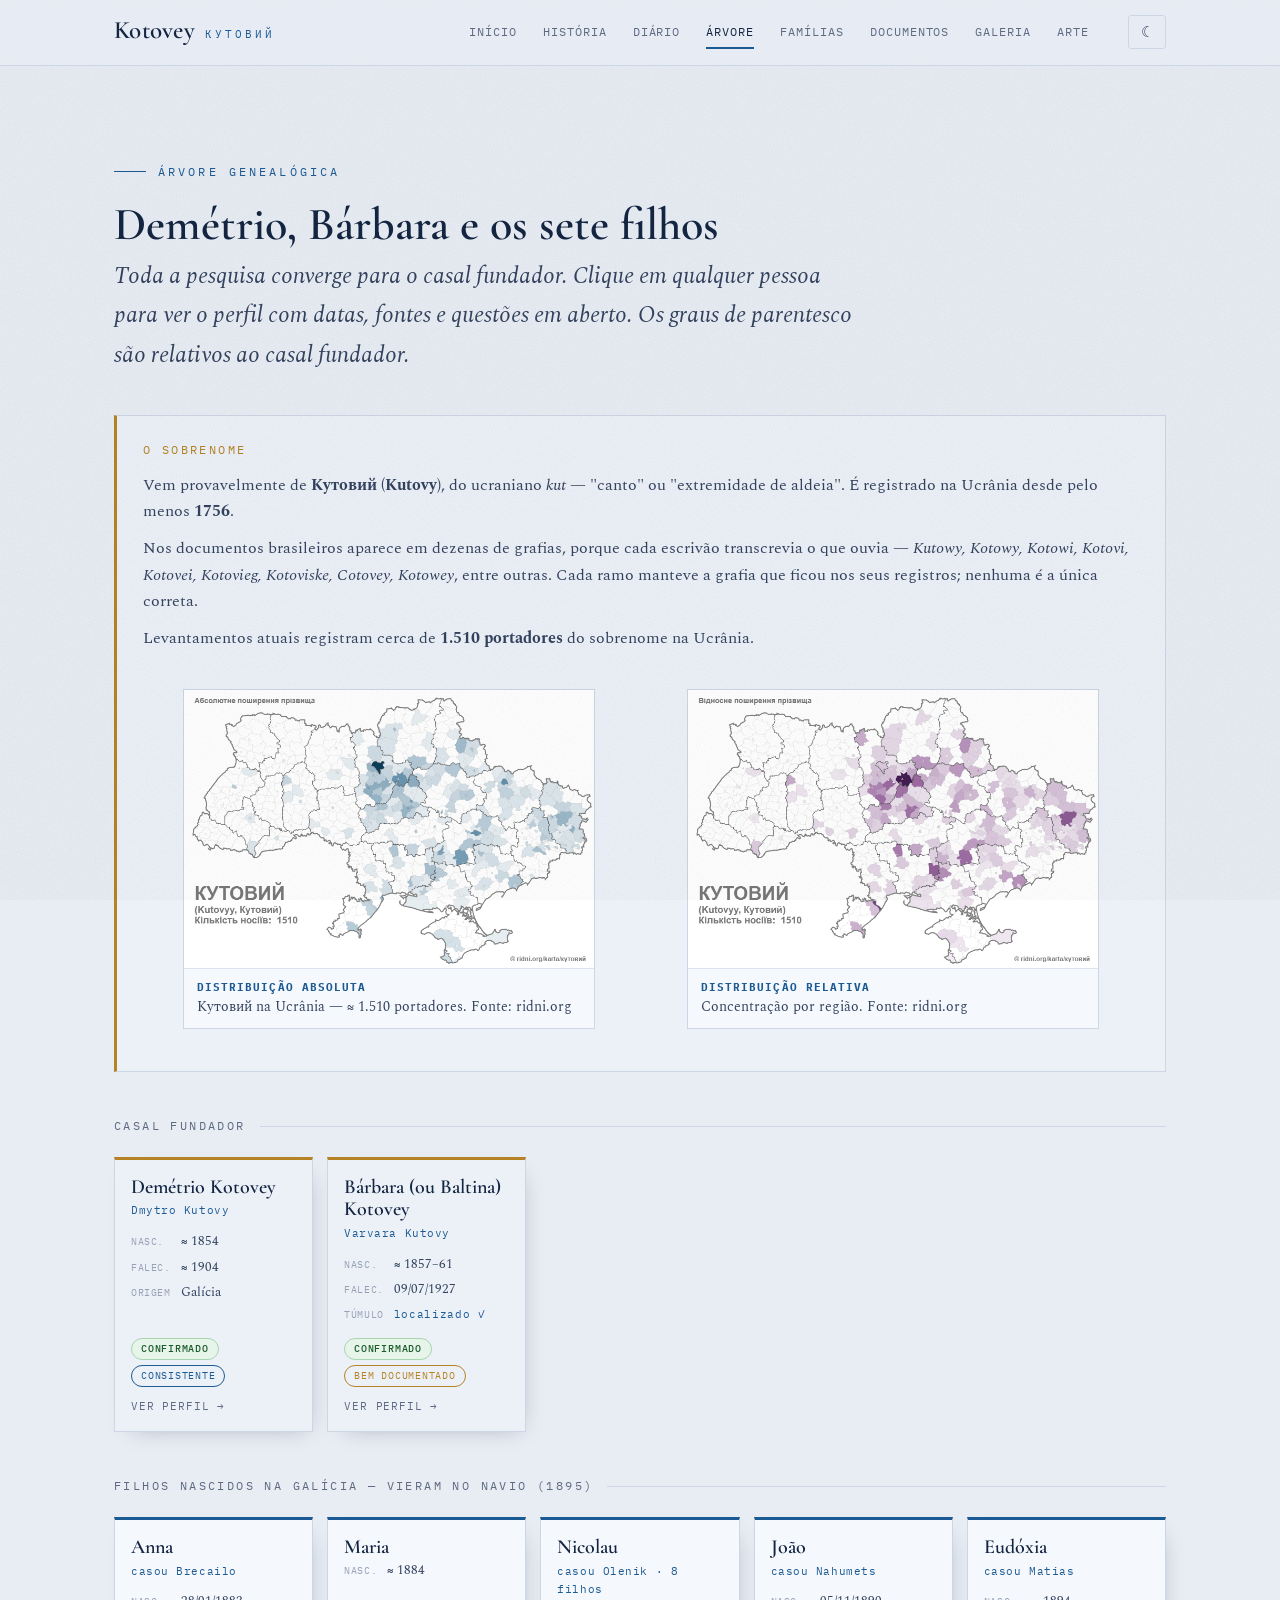
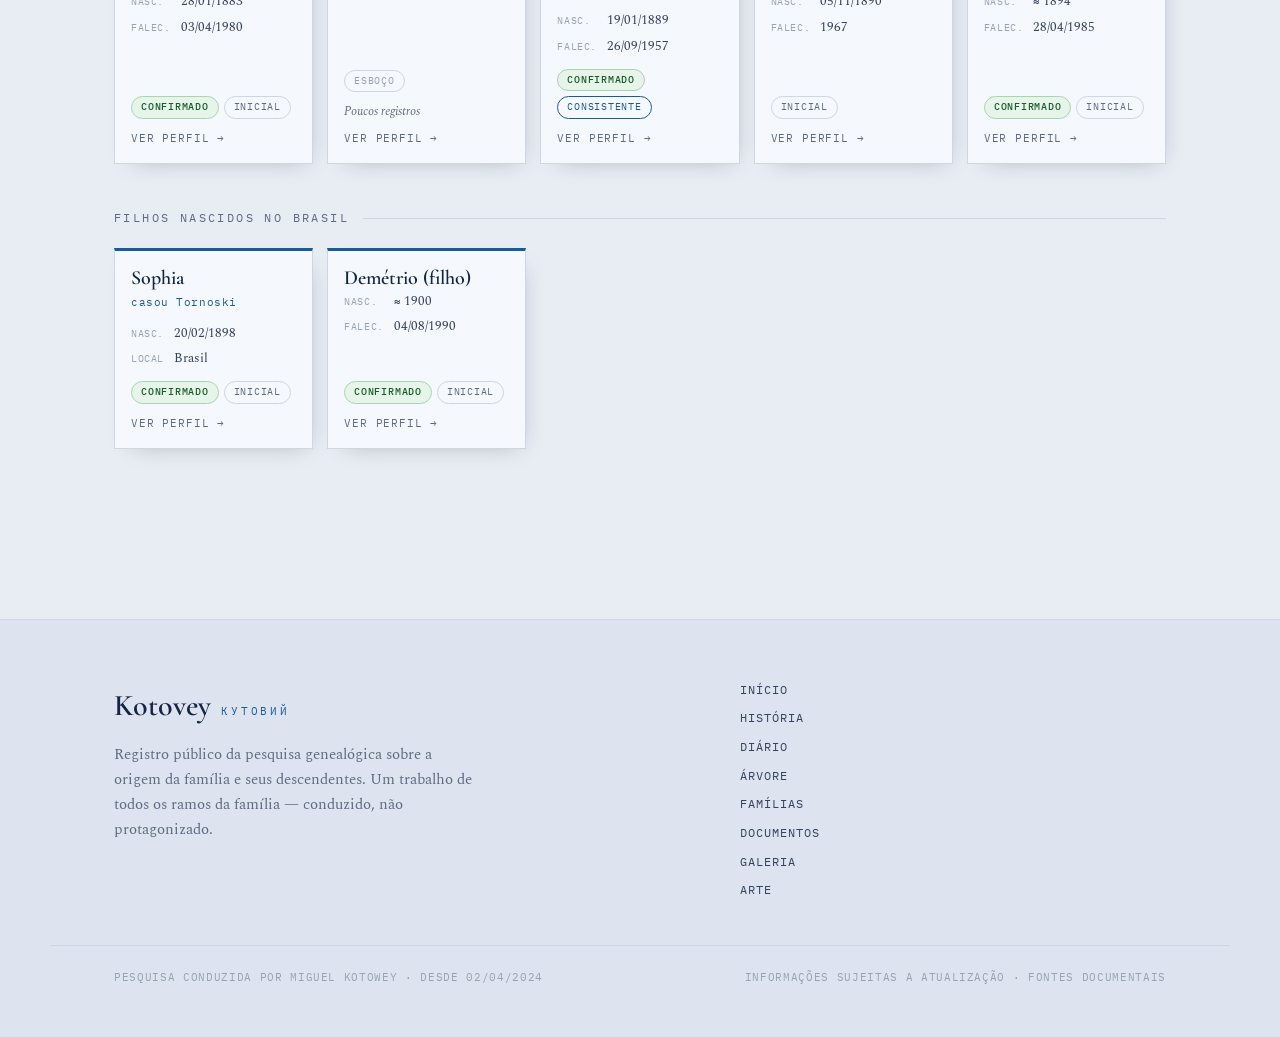
==== arvore.html @ de1dfde7 "Migra o site para o novo layout (Arquivo Kotovey) Substitui as páginas antigas pelo novo layout edit" ====
<!DOCTYPE html>
<html lang="pt-BR">
<head>
<meta charset="UTF-8">
<meta name="viewport" content="width=device-width, initial-scale=1.0">
<title>Árvore genealógica — Arquivo Kotovey</title>
<script>(function(){var s;try{s=localStorage.getItem('tema')}catch(e){}var d=matchMedia('(prefers-color-scheme: dark)').matches;document.documentElement.setAttribute('data-theme',s||(d?'dark':'light'));})();</script>
<link rel="preconnect" href="https://fonts.googleapis.com">
<link rel="preconnect" href="https://fonts.gstatic.com" crossorigin>
<link href="https://fonts.googleapis.com/css2?family=Cormorant+Garamond:wght@500;600;700&family=IBM+Plex+Mono:wght@400;500&family=Spectral:ital,wght@0,300;0,400;0,500;1,400&display=swap" rel="stylesheet">
<link rel="stylesheet" href="style.css">
</head>
<body data-page="arvore">

<main class="page">
  <div class="wrap">
    <p class="eyebrow">Árvore genealógica</p>
    <h1 class="secao-titulo">Demétrio, Bárbara e os sete filhos</h1>
    <p class="intro">Toda a pesquisa converge para o casal fundador. Clique em qualquer pessoa para ver o perfil com datas, fontes e questões em aberto. Os graus de parentesco são relativos ao casal fundador.</p>

    <div class="etimologia">
      <div class="etim-titulo">O sobrenome</div>
      <p>Vem provavelmente de <b>Кутовий (Kutovy)</b>, do ucraniano <em>kut</em> — "canto" ou "extremidade de aldeia". É registrado na Ucrânia desde pelo menos <b>1756</b>.</p>
      <p>Nos documentos brasileiros aparece em dezenas de grafias, porque cada escrivão transcrevia o que ouvia — <em>Kutowy, Kotowy, Kotowi, Kotovi, Kotovei, Kotovieg, Kotoviske, Cotovey, Kotowey</em>, entre outras. Cada ramo manteve a grafia que ficou nos seus registros; nenhuma é a única correta.</p>
      <p>Levantamentos atuais registram cerca de <b>1.510 portadores</b> do sobrenome na Ucrânia.</p>
      <div class="etim-mapas">
        <figure class="gitem"><img loading="lazy" src="imagens/mapas/incidencia_sobrenome_ucrania%20(1).png" alt="Distribuição absoluta do sobrenome Кутовий na Ucrânia"><figcaption><b>Distribuição absoluta</b>Кутовий na Ucrânia — ≈ 1.510 portadores. Fonte: ridni.org</figcaption></figure>
        <figure class="gitem"><img loading="lazy" src="imagens/mapas/incidencia_sobrenome_ucrania%20(2).png" alt="Distribuição relativa do sobrenome Кутовий na Ucrânia"><figcaption><b>Distribuição relativa</b>Concentração por região. Fonte: ridni.org</figcaption></figure>
      </div>
    </div>

    <div class="gen-label">Casal fundador</div>
    <div class="cards">
      <a class="pcard founder" href="perfil.html#demetrio"><div class="pnome">Demétrio Kotovey</div><div class="porig">Dmytro Kutovy</div>
        <dl><dt>Nasc.</dt><dd>≈ 1854</dd><dt>Falec.</dt><dd>≈ 1904</dd><dt>Origem</dt><dd>Galícia</dd></dl>
        <div class="cardfoot"><div class="rel">Ver perfil →</div></div></a>
      <a class="pcard founder" href="perfil.html#barbara"><div class="pnome">Bárbara (ou Baltina) Kotovey</div><div class="porig">Varvara Kutovy</div>
        <dl><dt>Nasc.</dt><dd>≈ 1857–61</dd><dt>Falec.</dt><dd>09/07/1927</dd><dt>Túmulo</dt><dd><span class="chip-ok">localizado ✓</span></dd></dl>
        <div class="cardfoot"><div class="rel">Ver perfil →</div></div></a>
    </div>

    <div class="gen-label">Filhos nascidos na Galícia — vieram no navio (1895)</div>
    <div class="cards">
      <a class="pcard" href="perfil.html#anna"><div class="pnome">Anna</div><div class="porig">casou Brecailo</div>
        <dl><dt>Nasc.</dt><dd>28/01/1883</dd><dt>Falec.</dt><dd>03/04/1980</dd></dl>
        <div class="cardfoot"><div class="rel">Ver perfil →</div></div></a>
      <a class="pcard" href="perfil.html#maria"><div class="pnome">Maria</div>
        <dl><dt>Nasc.</dt><dd>≈ 1884</dd></dl>
        <div class="cardfoot"><div class="obs">Poucos registros</div><div class="rel">Ver perfil →</div></div></a>
      <a class="pcard" href="perfil.html#nicolau"><div class="pnome">Nicolau</div><div class="porig">casou Olenik · 8 filhos</div>
        <dl><dt>Nasc.</dt><dd>19/01/1889</dd><dt>Falec.</dt><dd>26/09/1957</dd></dl>
        <div class="cardfoot"><div class="rel">Ver perfil →</div></div></a>
      <a class="pcard" href="perfil.html#joao"><div class="pnome">João</div><div class="porig">casou Nahumets</div>
        <dl><dt>Nasc.</dt><dd>05/11/1890</dd><dt>Falec.</dt><dd>1967</dd></dl>
        <div class="cardfoot"><div class="rel">Ver perfil →</div></div></a>
      <a class="pcard" href="perfil.html#eudoxia"><div class="pnome">Eudóxia</div><div class="porig">casou Matias</div>
        <dl><dt>Nasc.</dt><dd>≈ 1894</dd><dt>Falec.</dt><dd>28/04/1985</dd></dl>
        <div class="cardfoot"><div class="rel">Ver perfil →</div></div></a>
    </div>

    <div class="gen-label">Filhos nascidos no Brasil</div>
    <div class="cards">
      <a class="pcard" href="perfil.html#sophia"><div class="pnome">Sophia</div><div class="porig">casou Tornoski</div>
        <dl><dt>Nasc.</dt><dd>20/02/1898</dd><dt>Local</dt><dd>Brasil</dd></dl>
        <div class="cardfoot"><div class="rel">Ver perfil →</div></div></a>
      <a class="pcard" href="perfil.html#demetrio-filho"><div class="pnome">Demétrio (filho)</div>
        <dl><dt>Nasc.</dt><dd>≈ 1900</dd><dt>Falec.</dt><dd>04/08/1990</dd></dl>
        <div class="cardfoot"><div class="rel">Ver perfil →</div></div></a>
    </div>

  </div>
</main>

<script src="perfil-dados.js"></script>
<script src="app.js"></script>
</body>
</html>
---- style.css ----
/* ============================================================
   ARQUIVO KOTOWEY — sistema visual
   Direção: arquivo de herança / editorial documental
   Pergaminho + tinta, serifa com cirílico, acento rushnyk.
   ============================================================ */

:root {
  --bg:        #e8edf4;
  --bg-2:      #dde4ef;
  --paper:     #f5f8fc;
  --paper-2:   #ecf1f8;
  --ink:       #132542;   /* azul-marinho profundo */
  --ink-soft:  #33425e;
  --muted:     #5d6a82;
  --faint:     #97a2b6;
  --rule:      #cdd6e4;
  --rule-soft: #dde4ef;
  --accent:    #1c5a94;   /* azul-marítimo */
  --accent-2:  #b58324;   /* trigo / dourado */
  --accent-ink:#153f6b;
  --shadow:    18px 22px 50px -30px rgba(15,30,60,.4);
  --shadow-sm: 6px 8px 22px -14px rgba(15,30,60,.36);

  --serif:  "Spectral", Georgia, "Times New Roman", serif;
  --display:"Cormorant Garamond", Georgia, serif;
  --mono:   "IBM Plex Mono", Consolas, ui-monospace, "Courier New", monospace;

  --wrap: 1180px;
  --gutter: clamp(20px, 5vw, 64px);
}

[data-theme="dark"] {
  --bg:        #0b1524;
  --bg-2:      #0e1a2c;
  --paper:     #13233a;
  --paper-2:   #172942;
  --ink:       #e6ecf6;
  --ink-soft:  #c1cce0;
  --muted:     #8a96ad;
  --faint:     #5c6b84;
  --rule:      #26374f;
  --rule-soft: #1b2c42;
  --accent:    #5b9bd5;
  --accent-2:  #d8b45a;
  --accent-ink:#7db0e0;
  --shadow:    18px 22px 60px -28px rgba(0,0,0,.7);
  --shadow-sm: 6px 8px 22px -14px rgba(0,0,0,.55);
}

* { box-sizing: border-box; }

html { scroll-behavior: smooth; }

body {
  margin: 0;
  background: var(--bg);
  color: var(--ink);
  font-family: var(--serif);
  font-size: 18px;
  line-height: 1.72;
  -webkit-font-smoothing: antialiased;
  text-rendering: optimizeLegibility;
  overflow-x: hidden;
}

/* ---- grão de papel sobre tudo ---- */
.grao {
  position: fixed; inset: 0; z-index: 9;
  pointer-events: none; opacity: .5; mix-blend-mode: multiply;
  background-image: url("data:image/svg+xml,%3Csvg xmlns='http://www.w3.org/2000/svg' width='140' height='140'%3E%3Cfilter id='n'%3E%3CfeTurbulence type='fractalNoise' baseFrequency='.85' numOctaves='2' stitchTiles='stitch'/%3E%3C/filter%3E%3Crect width='100%25' height='100%25' filter='url(%23n)' opacity='.28'/%3E%3C/svg%3E");
}
[data-theme="dark"] .grao { mix-blend-mode: screen; opacity: .05; }

a { color: inherit; text-decoration-color: var(--rule); text-underline-offset: 3px; }
a:hover { text-decoration-color: var(--accent); }

img { max-width: 100%; display: block; }

::selection { background: var(--accent); color: #f7f1e6; }

/* ============================================================
   NAV
   ============================================================ */
.nav {
  position: sticky; top: 0; z-index: 50;
  background: color-mix(in srgb, var(--bg) 82%, transparent);
  backdrop-filter: blur(10px) saturate(1.2);
  border-bottom: 1px solid var(--rule);
}
.nav-in {
  max-width: var(--wrap); margin: 0 auto;
  padding: 14px var(--gutter);
  display: flex; align-items: center; gap: 28px;
}
.marca { display: flex; align-items: baseline; gap: 10px; text-decoration: none; margin-right: auto; }
.marca b {
  font-family: var(--display); font-weight: 600;
  font-size: 25px; letter-spacing: .01em; line-height: 1;
}
.marca .cir {
  font-family: var(--mono); font-size: 11px; letter-spacing: .28em;
  color: var(--accent); text-transform: uppercase; padding-bottom: 2px;
}
.nav-links { display: flex; gap: 4px; align-items: center; }
.nav-links a {
  font-family: var(--mono); font-size: 12px; letter-spacing: .08em;
  text-transform: uppercase; text-decoration: none; color: var(--muted);
  padding: 8px 11px; border-radius: 2px; position: relative; transition: color .2s;
}
.nav-links a:hover { color: var(--ink); }
.nav-links a.on { color: var(--ink); }
.nav-links a.on::after {
  content: ""; position: absolute; left: 11px; right: 11px; bottom: 2px;
  height: 2px; background: var(--accent);
}
.nav-tools { display: flex; gap: 6px; align-items: center; }
.icon-btn {
  background: transparent; border: 1px solid var(--rule); color: var(--ink-soft);
  width: 38px; height: 34px; border-radius: 3px; cursor: pointer;
  font-size: 15px; display: grid; place-items: center; transition: all .2s;
}
.icon-btn:hover { border-color: var(--accent); color: var(--accent); }
.burger { display: none; }

.nav-mobile {
  display: none; flex-direction: column; padding: 8px var(--gutter) 18px;
  border-bottom: 1px solid var(--rule); background: var(--bg);
}
.nav-mobile.open { display: flex; }
.nav-mobile a {
  font-family: var(--mono); font-size: 13px; letter-spacing: .06em;
  text-transform: uppercase; text-decoration: none; color: var(--ink-soft);
  padding: 12px 4px; border-bottom: 1px solid var(--rule-soft);
}
.nav-mobile a:last-child { border-bottom: 0; }

@media (max-width: 900px) {
  .nav-links { display: none; }
  .burger { display: grid; }
}

/* ============================================================
   ESTRUTURAS GERAIS
   ============================================================ */
.wrap { max-width: var(--wrap); margin: 0 auto; padding: 0 var(--gutter); }
.page { padding: clamp(48px, 8vw, 96px) 0 110px; position: relative; z-index: 1; }

.eyebrow {
  font-family: var(--mono); font-size: 12px; letter-spacing: .26em;
  text-transform: uppercase; color: var(--accent); margin: 0 0 18px;
  display: flex; align-items: center; gap: 12px;
}
.eyebrow::before { content: ""; width: 32px; height: 1px; background: var(--accent); }

h1, h2, h3 { font-family: var(--display); font-weight: 600; line-height: 1.02; }
.secao-titulo {
  font-family: var(--display); font-weight: 600;
  font-size: clamp(30px, 4vw, 46px); line-height: 1.05; margin: 0 0 8px;
}
.intro {
  font-size: clamp(19px, 2.3vw, 23px); color: var(--ink-soft);
  max-width: 62ch; margin: 0 0 40px; font-style: italic;
}

.rule { height: 1px; background: var(--rule); border: 0; margin: 0; }

section.bloco { padding: clamp(56px, 8vw, 96px) 0; border-top: 1px solid var(--rule); }
section.bloco:first-of-type { border-top: 0; }

/* ============================================================
   HERO (Início)
   ============================================================ */
.hero { position: relative; padding: clamp(60px, 11vw, 150px) 0 clamp(50px, 8vw, 96px); overflow: hidden; }
.hero-ghost {
  position: absolute; right: -2vw; top: 50%; transform: translateY(-50%);
  font-family: var(--display); font-weight: 600; font-size: 44vw; line-height: .8;
  color: var(--ink); opacity: .05; pointer-events: none; z-index: 0; user-select: none;
}
.hero-in { position: relative; z-index: 1; }
.hero h1 {
  font-size: clamp(52px, 10vw, 132px); letter-spacing: -.015em; margin: 0;
}
.hero h1 .cir { display: block; font-size: .34em; letter-spacing: .12em; color: var(--accent); font-weight: 600; margin-top: .3em; }
.hero-sub {
  margin: 34px 0 0; max-width: 54ch; font-size: clamp(18px, 2.4vw, 22px);
  color: var(--ink-soft); line-height: 1.7;
}
.hero-meta {
  margin-top: 44px; display: flex; flex-wrap: wrap; gap: 12px 40px;
  font-family: var(--mono); font-size: 12px; letter-spacing: .12em;
  text-transform: uppercase; color: var(--muted);
}
.hero-meta b { color: var(--accent); font-weight: 500; }

/* botões */
.btn-row { display: flex; flex-wrap: wrap; gap: 14px; margin-top: 40px; }
.btn {
  font-family: var(--mono); font-size: 12px; letter-spacing: .12em;
  text-transform: uppercase; text-decoration: none;
  padding: 14px 24px; border: 1px solid var(--ink); color: var(--ink);
  border-radius: 3px; transition: all .2s; display: inline-flex; align-items: center; gap: 10px;
}
.btn:hover { background: var(--ink); color: var(--bg); }
.btn.primary { background: var(--accent); border-color: var(--accent); color: #f7f1e6; }
.btn.primary:hover { background: var(--accent-ink); border-color: var(--accent-ink); }

/* ============================================================
   CARDS DE NAVEGAÇÃO (Início)
   ============================================================ */
.nav-grid { display: grid; grid-template-columns: repeat(auto-fit, minmax(175px, 1fr)); gap: 1px; background: var(--rule); border: 1px solid var(--rule); }
.nav-card {
  background: var(--paper); padding: 18px 18px 15px; text-decoration: none; color: inherit;
  display: flex; flex-direction: column; min-height: 108px; position: relative; transition: background .25s;
}
.nav-card:hover { background: var(--paper-2); }
.nav-card .idx { font-family: var(--mono); font-size: 11px; color: var(--accent); letter-spacing: .1em; }
.nav-card h3 { font-size: 19px; margin: 7px 0 4px; }
.nav-card p { margin: 0; color: var(--muted); font-size: 12.5px; line-height: 1.45; }
.nav-card .go { margin-top: auto; padding-top: 11px; font-family: var(--mono); font-size: 10.5px; letter-spacing: .1em; text-transform: uppercase; color: var(--ink-soft); transition: transform .2s; }
.nav-card:hover .go { transform: translateX(6px); color: var(--accent); }

/* ============================================================
   TIMELINE (História)
   ============================================================ */
.timeline { position: relative; margin-top: 20px; padding-left: 4px; }
.tl-item {
  position: relative; padding: 0 0 26px 30px; border-left: 1px solid var(--rule);
}
.tl-item:last-child { border-left-color: transparent; padding-bottom: 0; }
.tl-item::before {
  content: ""; position: absolute; left: -5px; top: 5px; width: 9px; height: 9px;
  border-radius: 50%; background: var(--bg); border: 2px solid var(--accent);
}
.tl-item.doc::before  { background: var(--accent); }
.tl-date {
  font-family: var(--mono); font-size: 10.5px; letter-spacing: .14em; text-transform: uppercase;
  color: var(--accent); margin-bottom: 5px;
}
.tl-item h3 { font-size: 19px; margin: 0 0 6px; }
.tl-item p { margin: 0 0 8px; color: var(--ink-soft); max-width: 66ch; font-size: 14.5px; line-height: 1.6; }
.tag {
  display: inline-block; font-family: var(--mono); font-size: 9.5px; letter-spacing: .12em;
  text-transform: uppercase; padding: 3px 8px; border: 1px solid var(--rule); border-radius: 2px;
  color: var(--muted); margin-right: 5px;
}
.tag.doc { border-color: var(--accent); color: var(--accent); }
.tag.hip { border-style: dashed; color: var(--accent-2); border-color: var(--accent-2); }

/* ============================================================
   PESSOAS / ÁRVORE / PERFIL
   ============================================================ */
.gen-label {
  font-family: var(--mono); font-size: 12px; letter-spacing: .2em; text-transform: uppercase;
  color: var(--muted); margin: 44px 0 20px; display: flex; align-items: center; gap: 14px;
}
.gen-label::after { content: ""; flex: 1; height: 1px; background: var(--rule); }

.cards { display: grid; grid-template-columns: repeat(auto-fill, minmax(190px, 1fr)); gap: 14px; }
.pcard {
  background: var(--paper); border: 1px solid var(--rule); border-top: 3px solid var(--accent);
  padding: 16px 16px; text-decoration: none; color: inherit; display: flex; flex-direction: column;
  box-shadow: var(--shadow-sm); transition: transform .2s, box-shadow .2s; position: relative;
}
.pcard:hover { transform: translateY(-4px); box-shadow: var(--shadow); }
.pcard.founder { border-top-color: var(--accent-2); background: var(--paper-2); }
.pcard .pnome { font-family: var(--display); font-size: 20px; font-weight: 600; line-height: 1.12; }
.pcard .porig { font-family: var(--mono); font-size: 11px; color: var(--accent); letter-spacing: .05em; margin: 3px 0 10px; }
.pcard dl { margin: 0; display: grid; grid-template-columns: auto 1fr; gap: 3px 10px; font-size: 13px; }
.pcard dt { color: var(--faint); font-family: var(--mono); font-size: 10px; letter-spacing: .06em; text-transform: uppercase; padding-top: 3px; }
.pcard dd { margin: 0; color: var(--ink-soft); }
.pcard .obs { font-size: 12px; color: var(--muted); font-style: italic; margin-bottom: 6px; }
.pcard .cardfoot { margin-top: auto; padding-top: 12px; }
.pcard .rel { font-family: var(--mono); font-size: 10.5px; letter-spacing: .08em; text-transform: uppercase; color: var(--muted); }
.chip-ok { color: var(--accent); font-family: var(--mono); font-size: 11px; letter-spacing: .06em; }

/* ---- badges de evidência (mesma linguagem do site antigo) ---- */
.badge-confirmado, .badge-especulacao {
  display: inline-block; font-family: var(--mono); font-size: 9.5px; font-weight: 500;
  letter-spacing: .08em; text-transform: uppercase; padding: 2px 9px; border-radius: 20px;
  vertical-align: middle; white-space: nowrap;
}
.badge-confirmado { background: #e6f4ea; color: #1a5c2a; border: 1px solid #a8d5b0; }
.badge-especulacao { background: #fff8e6; color: #7a4800; border: 1px solid #f0c060; }
[data-theme="dark"] .badge-confirmado { background: #163f22; color: #a8ffb8; border-color: #2a7a3a; }
[data-theme="dark"] .badge-especulacao { background: #4a3115; color: #ffd9a0; border-color: #8a6030; }

/* ---- selo de qualidade do registro ---- */
.qbadge {
  display: inline-block; font-family: var(--mono); font-size: 9.5px; letter-spacing: .08em;
  text-transform: uppercase; padding: 2px 9px; border-radius: 20px; border: 1px solid; white-space: nowrap;
}
.qbadge.q1 { color: var(--faint); border-color: var(--rule); }
.qbadge.q2 { color: var(--muted); border-color: var(--rule); }
.qbadge.q3 { color: var(--accent); border-color: var(--accent); }
.qbadge.q4 { color: var(--accent-2); border-color: var(--accent-2); }
.qline { display: flex; flex-wrap: wrap; gap: 5px; margin-bottom: 10px; }

.qpanel { margin: 28px 0; padding: 20px 22px; background: var(--paper); border: 1px solid var(--rule); }
.qhead { display: flex; flex-wrap: wrap; align-items: center; gap: 10px; margin-bottom: 12px; }
.qbar { height: 6px; background: var(--rule-soft); border-radius: 20px; overflow: hidden; }
.qbar i { display: block; height: 100%; background: linear-gradient(90deg, var(--accent), var(--accent-2)); }
.qbreak { margin-top: 10px; font-family: var(--mono); font-size: 11px; letter-spacing: .04em; color: var(--muted); }

/* ---- caixa de etimologia (topo da árvore) ---- */
.etimologia { margin: 8px 0 30px; padding: 24px 26px; background: var(--paper-2); border: 1px solid var(--rule); border-left: 3px solid var(--accent-2); }
.etim-titulo { font-family: var(--mono); font-size: 12px; letter-spacing: .2em; text-transform: uppercase; color: var(--accent-2); margin-bottom: 12px; }
.etimologia p { margin: 0 0 10px; color: var(--ink-soft); font-size: 15.5px; }
.etimologia p:last-child { margin-bottom: 0; }
.etim-mapas { display: grid; grid-template-columns: 1fr 1fr; gap: 12px; margin-top: 18px; }
.etim-mapas .gitem { cursor: zoom-in; }
.etim-mapas .gitem img { aspect-ratio: auto; object-fit: contain; background: #fff; }
@media (max-width: 560px) { .etim-mapas { grid-template-columns: 1fr; } }

.linha-box {
  margin-top: 30px; padding: 30px; background: var(--paper); border: 1px solid var(--rule);
  font-family: var(--display); font-size: clamp(20px, 3vw, 30px); line-height: 1.5;
}
.linha-box b { color: var(--accent); }
.linha-box .arrow { color: var(--faint); margin: 0 6px; }

/* perfil individual */
.perfil-head { display: grid; gap: 6px; margin-bottom: 30px; }
.perfil-head h1 { font-size: clamp(40px, 7vw, 74px); margin: 0; }
.perfil-orig { font-family: var(--mono); color: var(--accent); letter-spacing: .1em; font-size: 14px; }
.perfil-grid { display: grid; grid-template-columns: 1fr 1fr; gap: 14px 40px; margin: 30px 0; }
.perfil-grid .row { border-top: 1px solid var(--rule); padding-top: 12px; }
.perfil-grid .k { font-family: var(--mono); font-size: 11px; letter-spacing: .12em; text-transform: uppercase; color: var(--faint); }
.perfil-grid .v { font-size: 19px; }
.perfil-note { background: var(--paper); border-left: 3px solid var(--accent); padding: 20px 24px; margin: 24px 0; color: var(--ink-soft); }

/* ============================================================
   DOCUMENTOS
   ============================================================ */
.fonte-group { margin-top: 54px; }
.fonte-group:first-of-type { margin-top: 24px; }
.dcards { display: grid; grid-template-columns: repeat(auto-fill, minmax(300px, 1fr)); gap: 16px; margin-top: 20px; }
.dcard {
  background: var(--paper); border: 1px solid var(--rule); padding: 26px 24px;
  display: flex; flex-direction: column; box-shadow: var(--shadow-sm);
}
.dcard .fonte { font-family: var(--mono); font-size: 11px; letter-spacing: .1em; text-transform: uppercase; color: var(--accent); margin-bottom: 12px; display: flex; align-items: center; gap: 8px; }
.dcard .fonte::before { content: "▣"; }
.dcard h3 { font-size: 23px; margin: 0 0 10px; }
.dcard p { margin: 0 0 20px; color: var(--muted); font-size: 15px; line-height: 1.6; }
.dcard .links { margin-top: auto; display: flex; flex-wrap: wrap; gap: 8px; }
.doclink {
  font-family: var(--mono); font-size: 11px; letter-spacing: .08em; text-transform: uppercase;
  text-decoration: none; padding: 8px 14px; border: 1px solid var(--rule); border-radius: 2px;
  color: var(--ink-soft); transition: all .2s;
}
.doclink:hover { border-color: var(--accent); color: var(--accent); }
.doclink.pdf::before { content: "↧ "; }

/* ============================================================
   GALERIA
   ============================================================ */
.galeria {
  display: grid; grid-template-columns: repeat(auto-fill, minmax(230px, 1fr));
  gap: 14px; margin-top: 20px; align-items: start;
}
.gitem {
  cursor: zoom-in; overflow: hidden; border: 1px solid var(--rule); background: var(--paper);
  display: flex; flex-direction: column;
}
.gitem img {
  width: 100%; aspect-ratio: 4 / 3; object-fit: cover; display: block;
  background: var(--paper-2); transition: transform .5s ease;
}
.gitem:hover img { transform: scale(1.04); }
.gitem figcaption {
  padding: 11px 13px; font-size: 13.5px; color: var(--ink-soft); line-height: 1.42;
  border-top: 1px solid var(--rule-soft);
}
.gitem figcaption:empty { display: none; }
.gitem figcaption b { font-family: var(--mono); font-size: 10.5px; letter-spacing: .1em; text-transform: uppercase; color: var(--accent); display: block; margin-bottom: 3px; }

/* lightbox */
.lb { position: fixed; inset: 0; z-index: 100; background: rgba(7,14,26,.95); display: none; place-items: center; padding: 5vh 5vw; cursor: zoom-out; }
.lb.open { display: grid; }
.lb img { max-width: 92vw; max-height: 82vh; box-shadow: 0 40px 120px -30px #000; }
.lb .cap { position: absolute; bottom: 4vh; left: 0; right: 0; text-align: center; color: #e9dfcd; font-family: var(--mono); font-size: 12px; letter-spacing: .08em; }
.lb .x { position: absolute; top: 3vh; right: 4vw; color: #e9dfcd; font-size: 30px; font-family: var(--serif); }

/* placeholder (arte em breve) */
.soon { display: grid; grid-template-columns: repeat(auto-fill, minmax(220px, 1fr)); gap: 16px; margin-top: 24px; }
.soon .slot {
  aspect-ratio: 3/4; border: 1px dashed var(--rule); background:
    repeating-linear-gradient(45deg, transparent, transparent 12px, var(--rule-soft) 12px, var(--rule-soft) 13px);
  display: grid; place-items: center; text-align: center; padding: 20px;
}
.soon .slot span { font-family: var(--mono); font-size: 11px; letter-spacing: .12em; text-transform: uppercase; color: var(--faint); }

/* ============================================================
   FAMÍLIAS
   ============================================================ */
.fam-grid { display: grid; grid-template-columns: repeat(auto-fill, minmax(240px, 1fr)); gap: 16px; margin-top: 20px; }
.fam {
  background: var(--paper); border: 1px solid var(--rule); padding: 26px 24px; text-decoration: none; color: inherit;
  transition: transform .2s, border-color .2s; box-shadow: var(--shadow-sm);
}
.fam:hover { transform: translateY(-3px); border-color: var(--accent); }
.fam .fnome { font-family: var(--display); font-size: 30px; font-weight: 600; }
.fam .forig { font-family: var(--mono); font-size: 11.5px; color: var(--accent); letter-spacing: .08em; margin: 4px 0 12px; }
.fam p { margin: 0; color: var(--muted); font-size: 14.5px; }
.fam .status { margin-top: 16px; font-family: var(--mono); font-size: 10.5px; letter-spacing: .1em; text-transform: uppercase; color: var(--faint); }
.fam.main { border-top: 3px solid var(--accent); }

/* ============================================================
   DIÁRIO
   ============================================================ */
.entradas { max-width: 720px; }
.entrada { padding: 40px 0; border-top: 1px solid var(--rule); }
.entrada .data { font-family: var(--mono); font-size: 12px; letter-spacing: .14em; text-transform: uppercase; color: var(--accent); }
.entrada h2 { font-size: clamp(28px, 4vw, 40px); margin: 12px 0 18px; }
.entrada p { color: var(--ink-soft); margin: 0 0 16px; }
.entrada .marca-hip { border-bottom: 1px dashed var(--accent-2); color: var(--accent-2); }

/* caixas de nota */
.nota { background: var(--paper); border: 1px solid var(--rule); border-left: 3px solid var(--accent-2); padding: 22px 26px; margin: 30px 0; color: var(--ink-soft); font-size: 16px; }
.nota b { color: var(--ink); }

/* ============================================================
   FOOTER
   ============================================================ */
footer {
  border-top: 1px solid var(--rule); background: var(--bg-2); position: relative; z-index: 1;
  padding: 60px 0 50px; margin-top: 60px;
}
.foot-in { max-width: var(--wrap); margin: 0 auto; padding: 0 var(--gutter); display: grid; gap: 30px; grid-template-columns: 1.4fr 1fr; }
.foot-in .col-brand b { font-family: var(--display); font-size: 30px; font-weight: 600; }
.foot-in .cir { font-family: var(--mono); font-size: 11px; letter-spacing: .26em; color: var(--accent); text-transform: uppercase; }
.foot-in p { color: var(--muted); font-size: 14.5px; max-width: 46ch; margin: 12px 0 0; }
.foot-links { display: flex; flex-direction: column; gap: 8px; }
.foot-links a { font-family: var(--mono); font-size: 12px; letter-spacing: .08em; text-transform: uppercase; color: var(--ink-soft); text-decoration: none; }
.foot-links a:hover { color: var(--accent); }
.colofon { max-width: var(--wrap); margin: 44px auto 0; padding: 22px var(--gutter) 0; border-top: 1px solid var(--rule); font-family: var(--mono); font-size: 11px; letter-spacing: .06em; color: var(--faint); text-transform: uppercase; display: flex; flex-wrap: wrap; gap: 8px 24px; justify-content: space-between; }

@media (max-width: 700px) {
  .foot-in { grid-template-columns: 1fr; }
  .perfil-grid { grid-template-columns: 1fr; }
  .galeria { columns: 1; }
}

/* reveal on load */
.reveal { opacity: 0; transform: translateY(18px); animation: rise .8s cubic-bezier(.2,.7,.2,1) forwards; }
@keyframes rise { to { opacity: 1; transform: none; } }
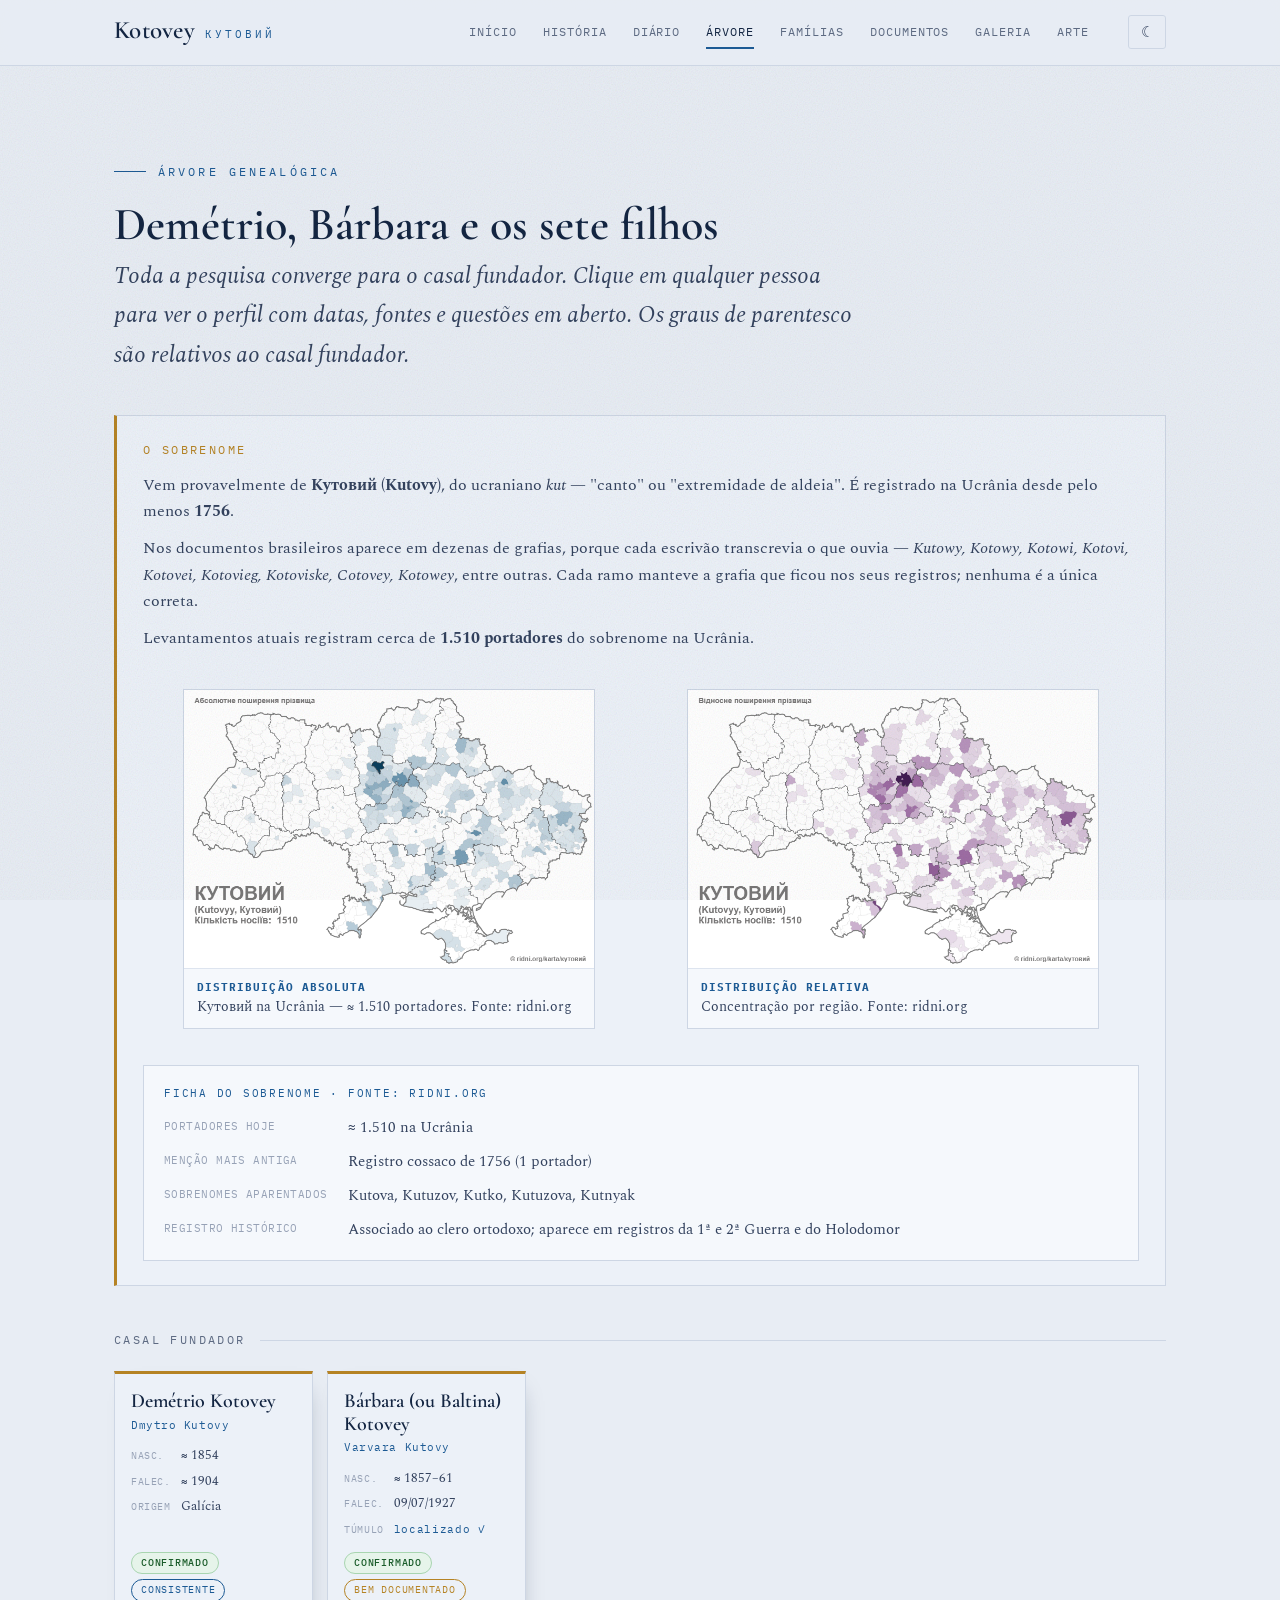
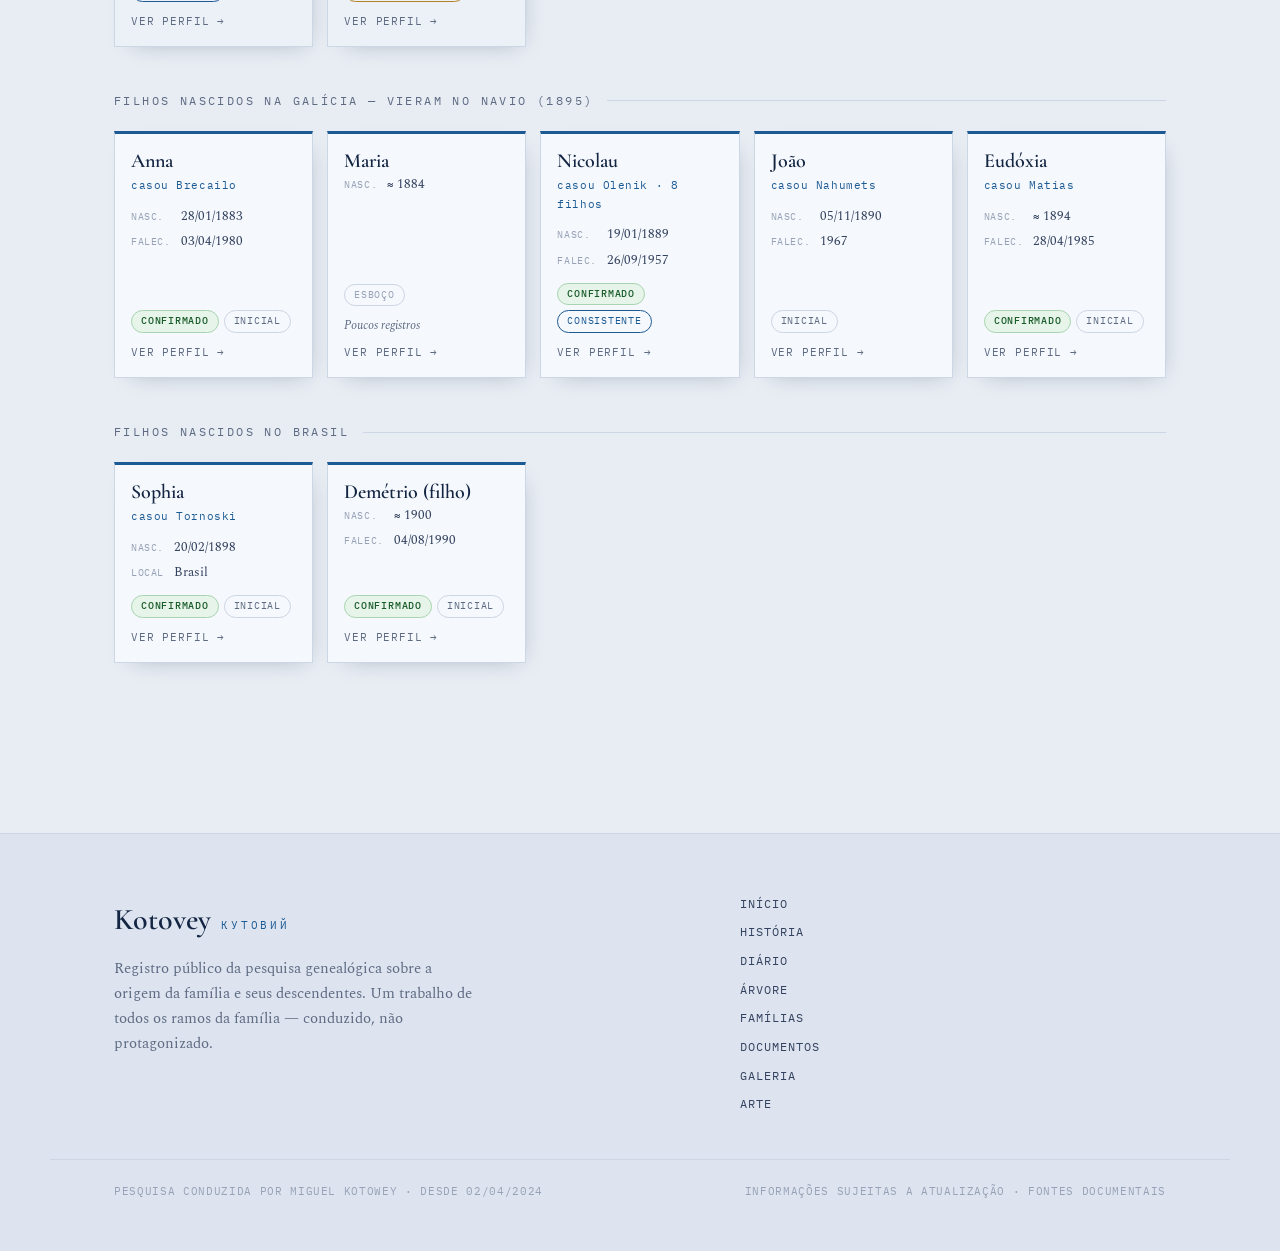
==== commit 8654637f: "Adiciona ficha do sobrenome (ridni.org) e recorte de jornal do cemitério - Árvore: ficha do sobrenom" ====
--- a/arvore.html
+++ b/arvore.html
@@ -26,6 +26,15 @@
       <div class="etim-mapas">
         <figure class="gitem"><img loading="lazy" src="imagens/mapas/incidencia_sobrenome_ucrania%20(1).png" alt="Distribuição absoluta do sobrenome Кутовий na Ucrânia"><figcaption><b>Distribuição absoluta</b>Кутовий na Ucrânia — ≈ 1.510 portadores. Fonte: ridni.org</figcaption></figure>
         <figure class="gitem"><img loading="lazy" src="imagens/mapas/incidencia_sobrenome_ucrania%20(2).png" alt="Distribuição relativa do sobrenome Кутовий na Ucrânia"><figcaption><b>Distribuição relativa</b>Concentração por região. Fonte: ridni.org</figcaption></figure>
+      </div>
+      <div class="ficha">
+        <div class="ficha-titulo">Ficha do sobrenome · fonte: ridni.org</div>
+        <dl>
+          <dt>Portadores hoje</dt><dd>≈ 1.510 na Ucrânia</dd>
+          <dt>Menção mais antiga</dt><dd>Registro cossaco de 1756 (1 portador)</dd>
+          <dt>Sobrenomes aparentados</dt><dd>Kutova, Kutuzov, Kutko, Kutuzova, Kutnyak</dd>
+          <dt>Registro histórico</dt><dd>Associado ao clero ortodoxo; aparece em registros da 1ª e 2ª Guerra e do Holodomor</dd>
+        </dl>
       </div>
     </div>
 
--- a/style.css
+++ b/style.css
@@ -310,6 +310,12 @@
 .etim-mapas .gitem { cursor: zoom-in; }
 .etim-mapas .gitem img { aspect-ratio: auto; object-fit: contain; background: #fff; }
 @media (max-width: 560px) { .etim-mapas { grid-template-columns: 1fr; } }
+.ficha { margin-top: 18px; padding: 18px 20px; background: var(--paper); border: 1px solid var(--rule); }
+.ficha-titulo { font-family: var(--mono); font-size: 11px; letter-spacing: .16em; text-transform: uppercase; color: var(--accent); margin-bottom: 12px; }
+.ficha dl { margin: 0; display: grid; grid-template-columns: auto 1fr; gap: 8px 20px; }
+.ficha dt { font-family: var(--mono); font-size: 11px; letter-spacing: .04em; text-transform: uppercase; color: var(--faint); padding-top: 2px; }
+.ficha dd { margin: 0; color: var(--ink-soft); font-size: 15px; }
+@media (max-width: 560px) { .ficha dl { grid-template-columns: 1fr; gap: 2px 0; } .ficha dt { margin-top: 8px; } }
 
 .linha-box {
   margin-top: 30px; padding: 30px; background: var(--paper); border: 1px solid var(--rule);
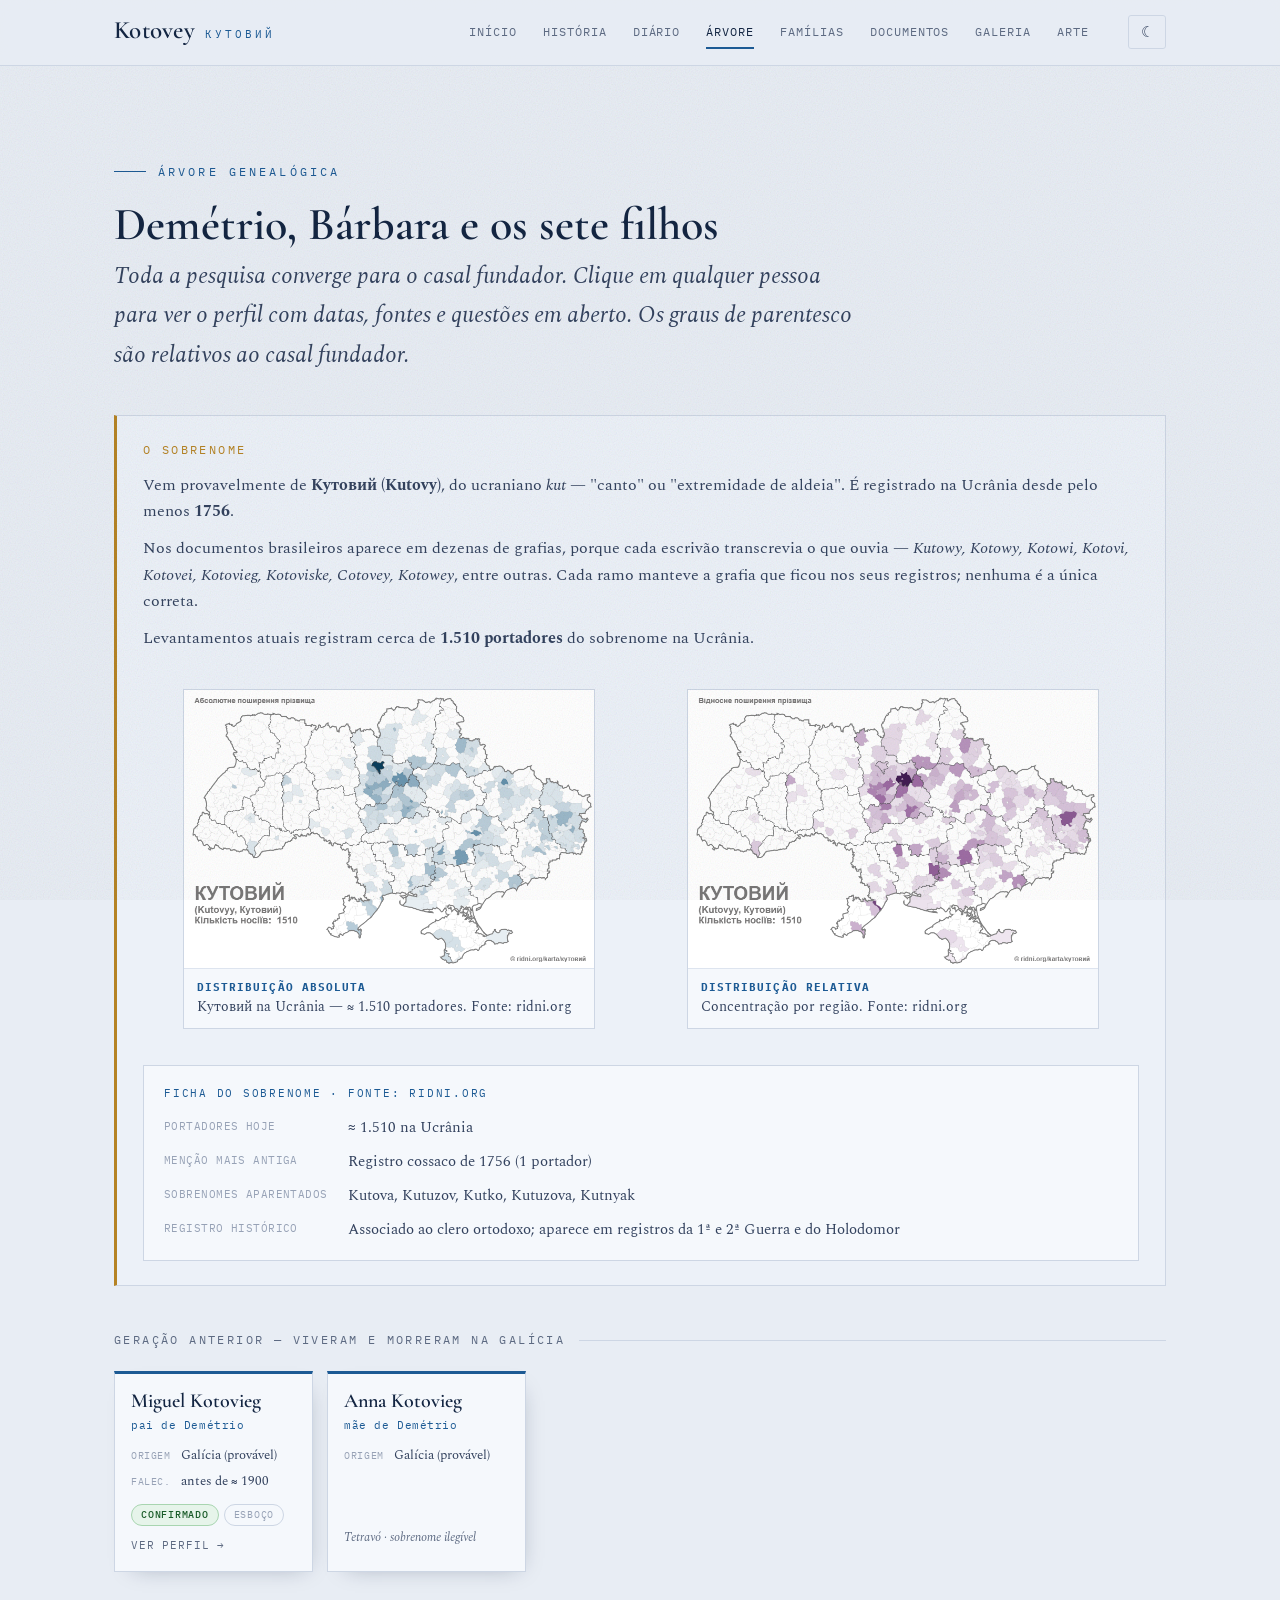
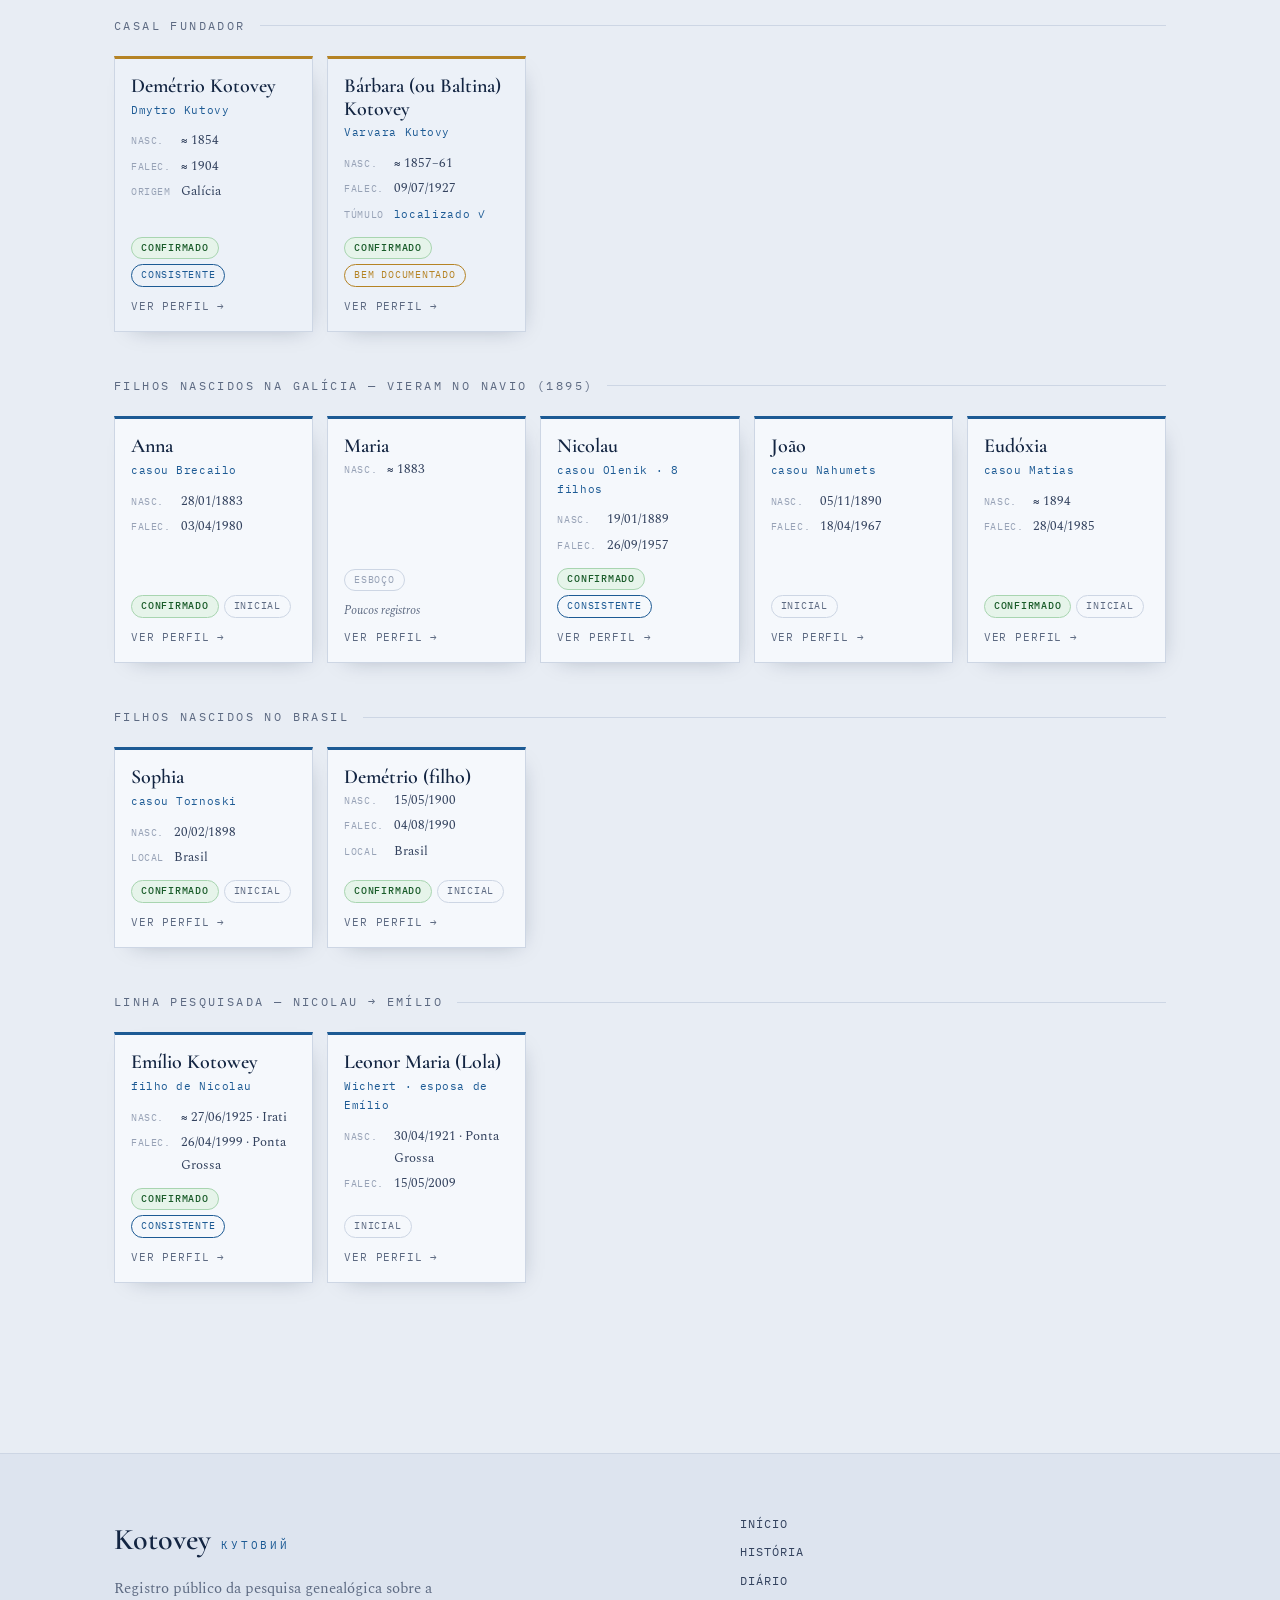
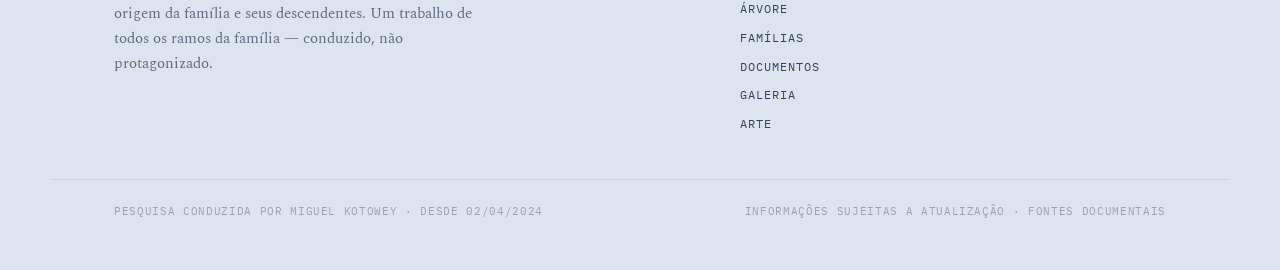
==== commit 178e0fe2: "Atualiza perfis, árvore e famílias com dados do vault - perfil-dados.js: enriquece todos os perfis e" ====
--- a/arvore.html
+++ b/arvore.html
@@ -38,6 +38,16 @@
       </div>
     </div>
 
+    <div class="gen-label">Geração anterior — viveram e morreram na Galícia</div>
+    <div class="cards">
+      <a class="pcard" href="perfil.html#miguel-kotovieg"><div class="pnome">Miguel Kotovieg</div><div class="porig">pai de Demétrio</div>
+        <dl><dt>Origem</dt><dd>Galícia (provável)</dd><dt>Falec.</dt><dd>antes de ≈ 1900</dd></dl>
+        <div class="cardfoot"><div class="rel">Ver perfil →</div></div></a>
+      <div class="pcard"><div class="pnome">Anna Kotovieg</div><div class="porig">mãe de Demétrio</div>
+        <dl><dt>Origem</dt><dd>Galícia (provável)</dd></dl>
+        <div class="cardfoot"><div class="obs">Tetravó · sobrenome ilegível</div></div></div>
+    </div>
+
     <div class="gen-label">Casal fundador</div>
     <div class="cards">
       <a class="pcard founder" href="perfil.html#demetrio"><div class="pnome">Demétrio Kotovey</div><div class="porig">Dmytro Kutovy</div>
@@ -54,13 +64,13 @@
         <dl><dt>Nasc.</dt><dd>28/01/1883</dd><dt>Falec.</dt><dd>03/04/1980</dd></dl>
         <div class="cardfoot"><div class="rel">Ver perfil →</div></div></a>
       <a class="pcard" href="perfil.html#maria"><div class="pnome">Maria</div>
-        <dl><dt>Nasc.</dt><dd>≈ 1884</dd></dl>
+        <dl><dt>Nasc.</dt><dd>≈ 1883</dd></dl>
         <div class="cardfoot"><div class="obs">Poucos registros</div><div class="rel">Ver perfil →</div></div></a>
       <a class="pcard" href="perfil.html#nicolau"><div class="pnome">Nicolau</div><div class="porig">casou Olenik · 8 filhos</div>
         <dl><dt>Nasc.</dt><dd>19/01/1889</dd><dt>Falec.</dt><dd>26/09/1957</dd></dl>
         <div class="cardfoot"><div class="rel">Ver perfil →</div></div></a>
       <a class="pcard" href="perfil.html#joao"><div class="pnome">João</div><div class="porig">casou Nahumets</div>
-        <dl><dt>Nasc.</dt><dd>05/11/1890</dd><dt>Falec.</dt><dd>1967</dd></dl>
+        <dl><dt>Nasc.</dt><dd>05/11/1890</dd><dt>Falec.</dt><dd>18/04/1967</dd></dl>
         <div class="cardfoot"><div class="rel">Ver perfil →</div></div></a>
       <a class="pcard" href="perfil.html#eudoxia"><div class="pnome">Eudóxia</div><div class="porig">casou Matias</div>
         <dl><dt>Nasc.</dt><dd>≈ 1894</dd><dt>Falec.</dt><dd>28/04/1985</dd></dl>
@@ -73,7 +83,17 @@
         <dl><dt>Nasc.</dt><dd>20/02/1898</dd><dt>Local</dt><dd>Brasil</dd></dl>
         <div class="cardfoot"><div class="rel">Ver perfil →</div></div></a>
       <a class="pcard" href="perfil.html#demetrio-filho"><div class="pnome">Demétrio (filho)</div>
-        <dl><dt>Nasc.</dt><dd>≈ 1900</dd><dt>Falec.</dt><dd>04/08/1990</dd></dl>
+        <dl><dt>Nasc.</dt><dd>15/05/1900</dd><dt>Falec.</dt><dd>04/08/1990</dd><dt>Local</dt><dd>Brasil</dd></dl>
+        <div class="cardfoot"><div class="rel">Ver perfil →</div></div></a>
+    </div>
+
+    <div class="gen-label">Linha pesquisada — Nicolau → Emílio</div>
+    <div class="cards">
+      <a class="pcard" href="perfil.html#emilio"><div class="pnome">Emílio Kotowey</div><div class="porig">filho de Nicolau</div>
+        <dl><dt>Nasc.</dt><dd>≈ 27/06/1925 · Irati</dd><dt>Falec.</dt><dd>26/04/1999 · Ponta Grossa</dd></dl>
+        <div class="cardfoot"><div class="rel">Ver perfil →</div></div></a>
+      <a class="pcard" href="perfil.html#leonor-maria"><div class="pnome">Leonor Maria (Lola)</div><div class="porig">Wichert · esposa de Emílio</div>
+        <dl><dt>Nasc.</dt><dd>30/04/1921 · Ponta Grossa</dd><dt>Falec.</dt><dd>15/05/2009</dd></dl>
         <div class="cardfoot"><div class="rel">Ver perfil →</div></div></a>
     </div>
 
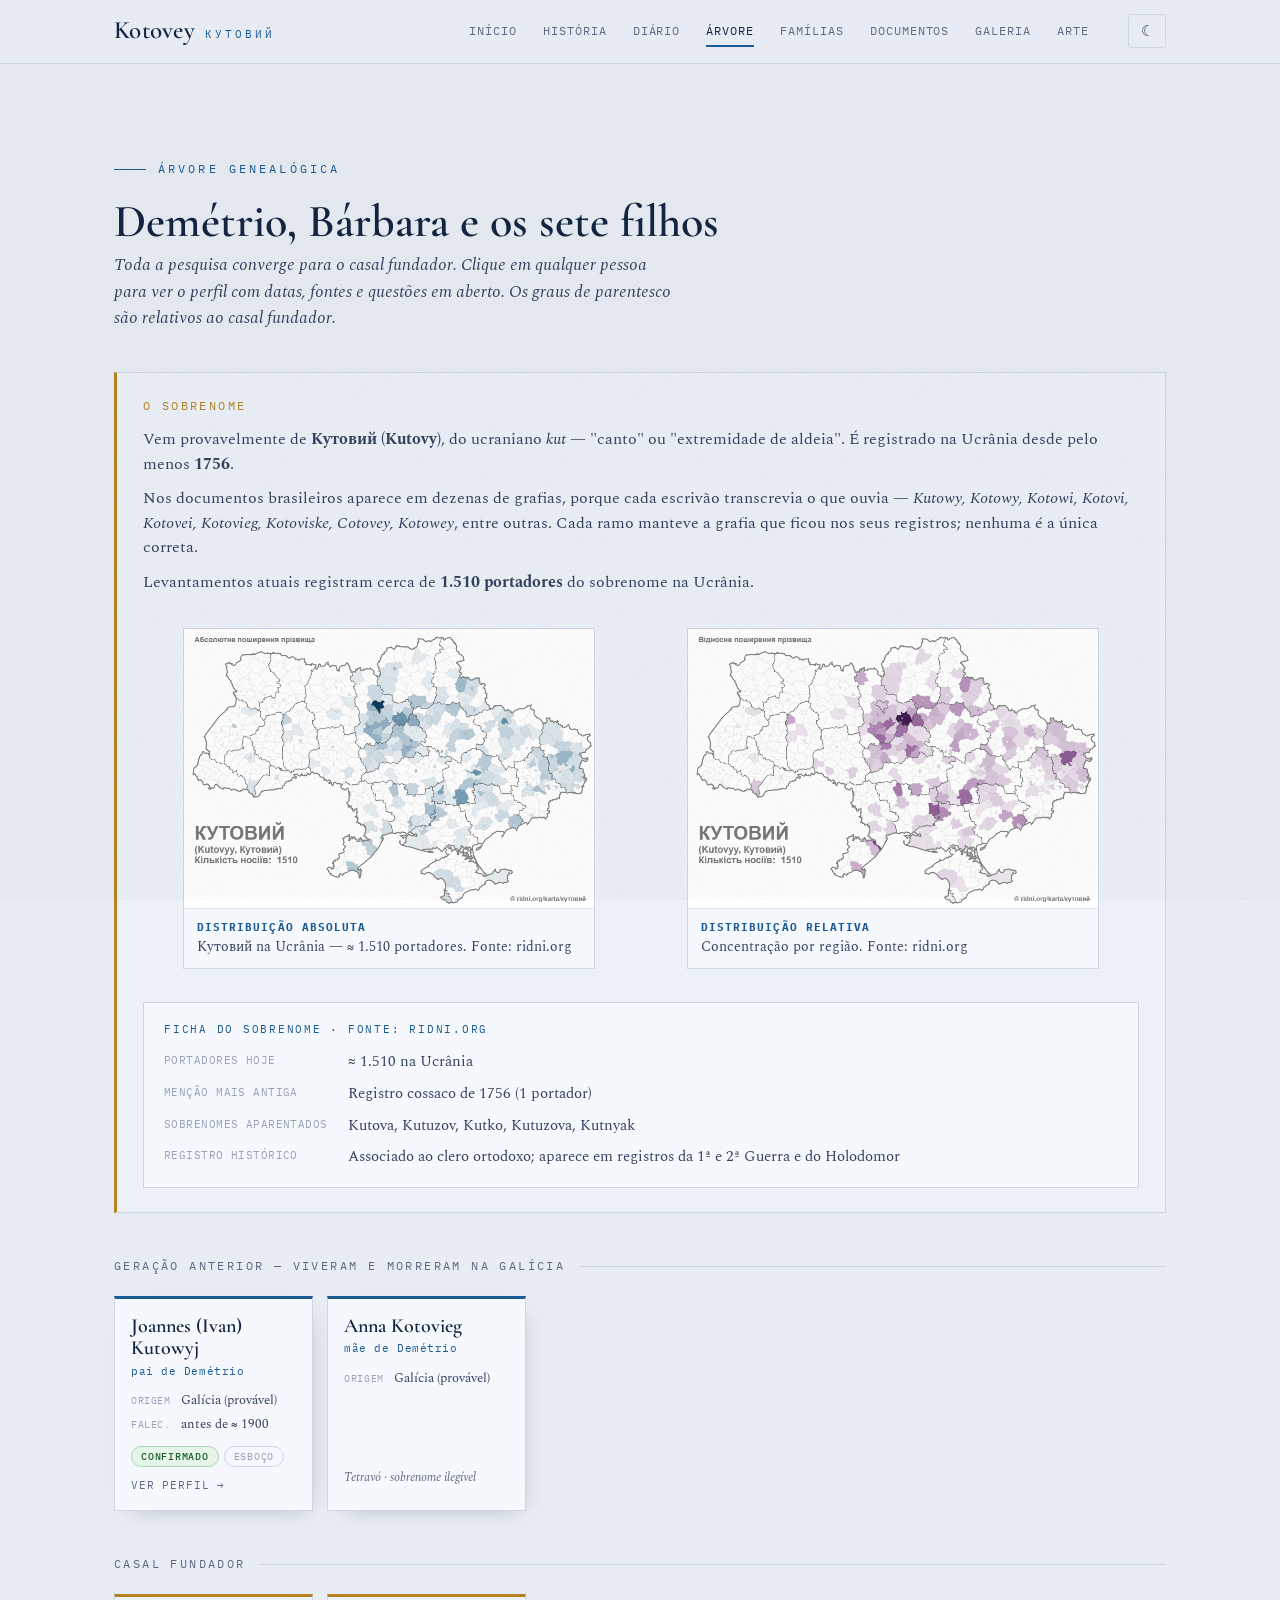
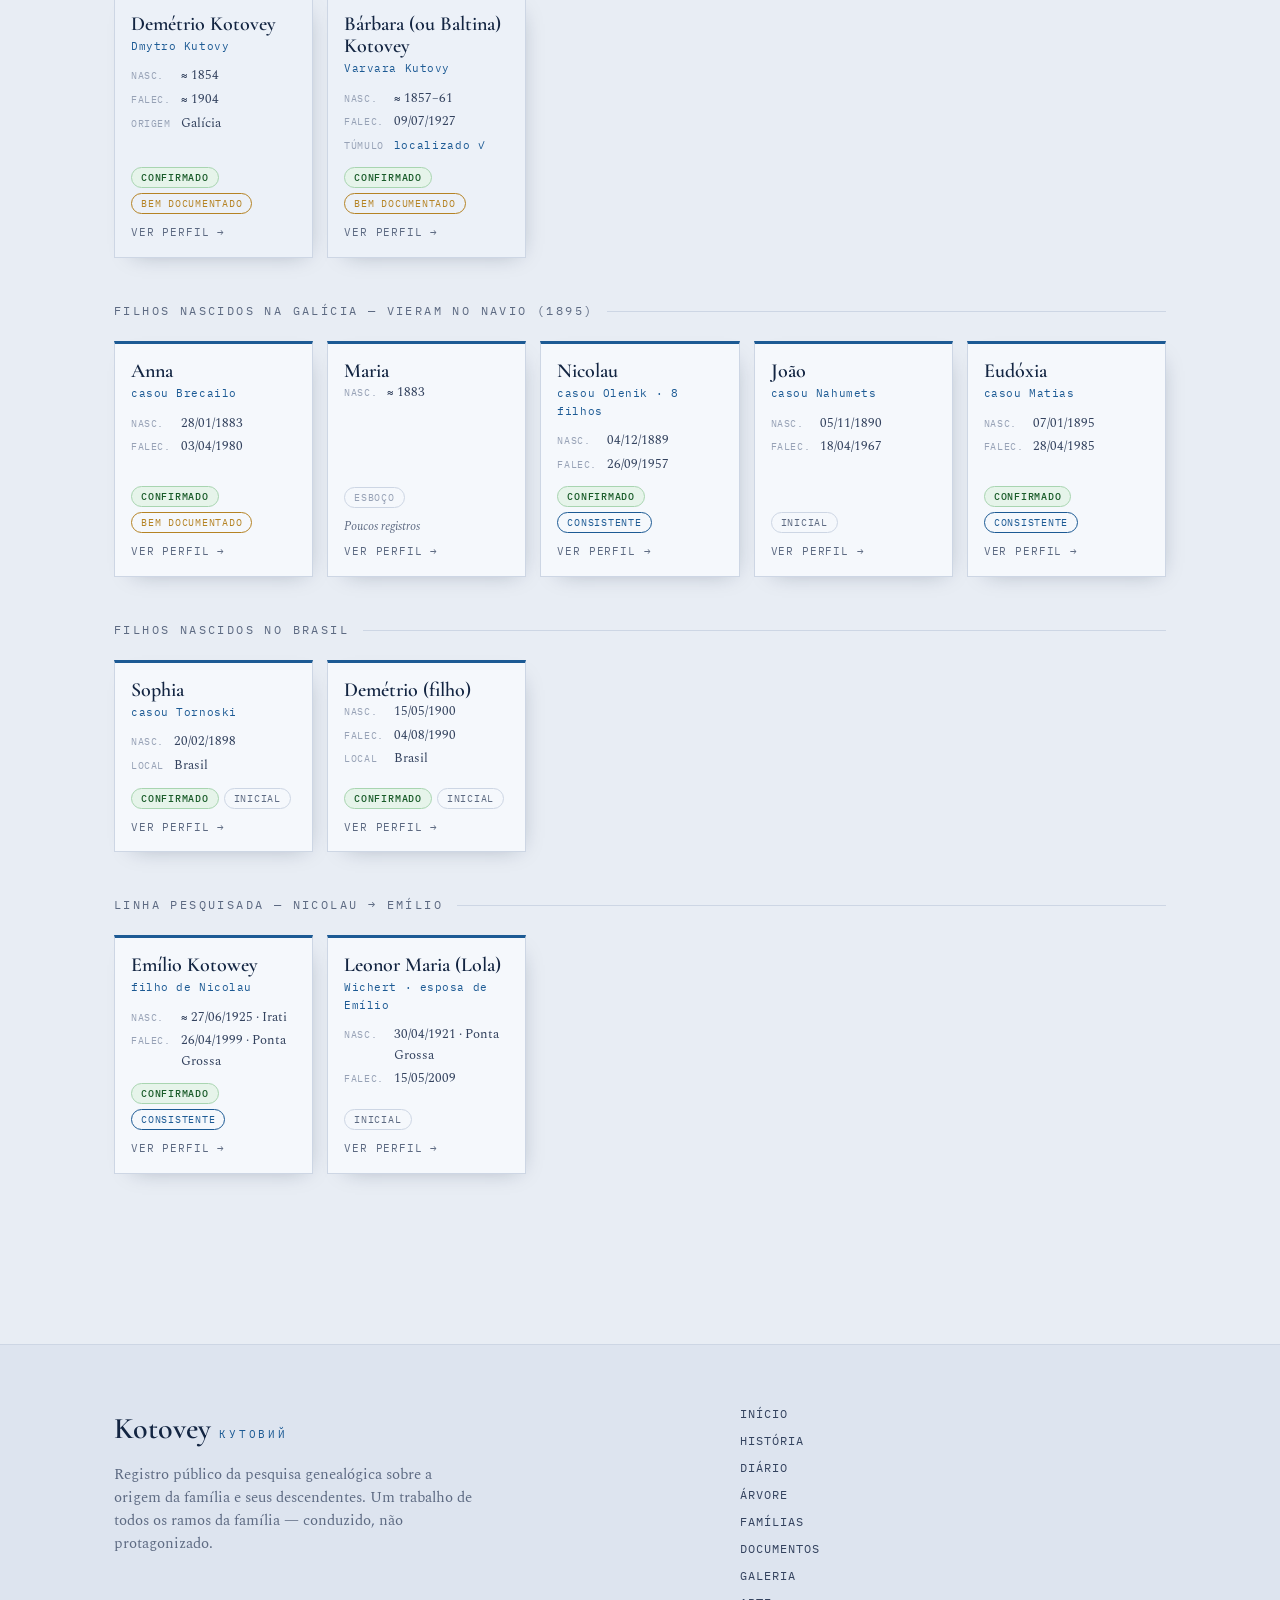
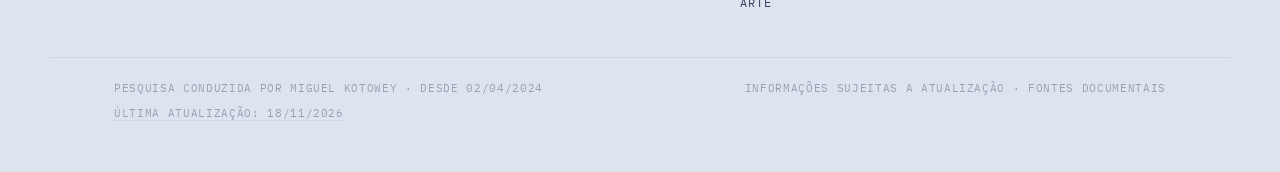
==== commit 67891251: "Atualiza site com o achado do ДАТО: sobrenome Wawron confirmado Registro de nascimento de Nicolau e " ====
--- a/arvore.html
+++ b/arvore.html
@@ -40,7 +40,7 @@
 
     <div class="gen-label">Geração anterior — viveram e morreram na Galícia</div>
     <div class="cards">
-      <a class="pcard" href="perfil.html#miguel-kotovieg"><div class="pnome">Miguel Kotovieg</div><div class="porig">pai de Demétrio</div>
+      <a class="pcard" href="perfil.html#miguel-kotovieg"><div class="pnome">Joannes (Ivan) Kutowyj</div><div class="porig">pai de Demétrio</div>
         <dl><dt>Origem</dt><dd>Galícia (provável)</dd><dt>Falec.</dt><dd>antes de ≈ 1900</dd></dl>
         <div class="cardfoot"><div class="rel">Ver perfil →</div></div></a>
       <div class="pcard"><div class="pnome">Anna Kotovieg</div><div class="porig">mãe de Demétrio</div>
@@ -67,13 +67,13 @@
         <dl><dt>Nasc.</dt><dd>≈ 1883</dd></dl>
         <div class="cardfoot"><div class="obs">Poucos registros</div><div class="rel">Ver perfil →</div></div></a>
       <a class="pcard" href="perfil.html#nicolau"><div class="pnome">Nicolau</div><div class="porig">casou Olenik · 8 filhos</div>
-        <dl><dt>Nasc.</dt><dd>19/01/1889</dd><dt>Falec.</dt><dd>26/09/1957</dd></dl>
+        <dl><dt>Nasc.</dt><dd>04/12/1889</dd><dt>Falec.</dt><dd>26/09/1957</dd></dl>
         <div class="cardfoot"><div class="rel">Ver perfil →</div></div></a>
       <a class="pcard" href="perfil.html#joao"><div class="pnome">João</div><div class="porig">casou Nahumets</div>
         <dl><dt>Nasc.</dt><dd>05/11/1890</dd><dt>Falec.</dt><dd>18/04/1967</dd></dl>
         <div class="cardfoot"><div class="rel">Ver perfil →</div></div></a>
       <a class="pcard" href="perfil.html#eudoxia"><div class="pnome">Eudóxia</div><div class="porig">casou Matias</div>
-        <dl><dt>Nasc.</dt><dd>≈ 1894</dd><dt>Falec.</dt><dd>28/04/1985</dd></dl>
+        <dl><dt>Nasc.</dt><dd>07/01/1895</dd><dt>Falec.</dt><dd>28/04/1985</dd></dl>
         <div class="cardfoot"><div class="rel">Ver perfil →</div></div></a>
     </div>
 
--- a/style.css
+++ b/style.css
@@ -56,8 +56,8 @@
   background: var(--bg);
   color: var(--ink);
   font-family: var(--serif);
-  font-size: 18px;
-  line-height: 1.72;
+  font-size: 15px;
+  line-height: 1.58;
   -webkit-font-smoothing: antialiased;
   text-rendering: optimizeLegibility;
   overflow-x: hidden;
@@ -158,7 +158,7 @@
   font-size: clamp(30px, 4vw, 46px); line-height: 1.05; margin: 0 0 8px;
 }
 .intro {
-  font-size: clamp(19px, 2.3vw, 23px); color: var(--ink-soft);
+  font-size: clamp(15px, 1.3vw, 16.5px); line-height: 1.6; color: var(--ink-soft);
   max-width: 62ch; margin: 0 0 40px; font-style: italic;
 }
 
@@ -182,8 +182,8 @@
 }
 .hero h1 .cir { display: block; font-size: .34em; letter-spacing: .12em; color: var(--accent); font-weight: 600; margin-top: .3em; }
 .hero-sub {
-  margin: 34px 0 0; max-width: 54ch; font-size: clamp(18px, 2.4vw, 22px);
-  color: var(--ink-soft); line-height: 1.7;
+  margin: 34px 0 0; max-width: 54ch; font-size: clamp(15px, 1.3vw, 16.5px);
+  color: var(--ink-soft); line-height: 1.6;
 }
 .hero-meta {
   margin-top: 44px; display: flex; flex-wrap: wrap; gap: 12px 40px;
@@ -224,20 +224,33 @@
    ============================================================ */
 .timeline { position: relative; margin-top: 20px; padding-left: 4px; }
 .tl-item {
-  position: relative; padding: 0 0 26px 30px; border-left: 1px solid var(--rule);
+  position: relative; padding: 0 0 30px 32px; border-left: 2px solid var(--rule);
+  transition: border-color .4s;
 }
 .tl-item:last-child { border-left-color: transparent; padding-bottom: 0; }
 .tl-item::before {
-  content: ""; position: absolute; left: -5px; top: 5px; width: 9px; height: 9px;
+  content: ""; position: absolute; left: -8px; top: 3px; width: 13px; height: 13px;
   border-radius: 50%; background: var(--bg); border: 2px solid var(--accent);
-}
-.tl-item.doc::before  { background: var(--accent); }
+  box-shadow: 0 0 0 4px var(--bg); transition: background .4s, border-color .4s, box-shadow .4s;
+}
+.tl-item.doc::before {
+  background: var(--accent);
+  box-shadow: 0 0 0 4px var(--bg), 0 0 0 8px color-mix(in srgb, var(--accent) 22%, transparent);
+}
+/* trecho da travessia atlântica — linha e marcadores em trigo/dourado */
+.tl-item.travessia { border-left-color: var(--accent-2); }
+.tl-item.travessia::before { border-color: var(--accent-2); }
+.tl-item.travessia.doc::before {
+  background: var(--accent-2);
+  box-shadow: 0 0 0 4px var(--bg), 0 0 0 8px color-mix(in srgb, var(--accent-2) 22%, transparent);
+}
 .tl-date {
   font-family: var(--mono); font-size: 10.5px; letter-spacing: .14em; text-transform: uppercase;
   color: var(--accent); margin-bottom: 5px;
 }
-.tl-item h3 { font-size: 19px; margin: 0 0 6px; }
-.tl-item p { margin: 0 0 8px; color: var(--ink-soft); max-width: 66ch; font-size: 14.5px; line-height: 1.6; }
+.tl-item.travessia .tl-date { color: var(--accent-2); }
+.tl-item h3 { font-size: 17.5px; margin: 0 0 6px; }
+.tl-item p { margin: 0 0 8px; color: var(--ink-soft); max-width: 66ch; font-size: 14px; line-height: 1.58; }
 .tag {
   display: inline-block; font-family: var(--mono); font-size: 9.5px; letter-spacing: .12em;
   text-transform: uppercase; padding: 3px 8px; border: 1px solid var(--rule); border-radius: 2px;
@@ -317,6 +330,13 @@
 .ficha dd { margin: 0; color: var(--ink-soft); font-size: 15px; }
 @media (max-width: 560px) { .ficha dl { grid-template-columns: 1fr; gap: 2px 0; } .ficha dt { margin-top: 8px; } }
 
+.ficha { margin-top: 18px; padding: 18px 20px; background: var(--paper); border: 1px solid var(--rule); }
+.ficha-titulo { font-family: var(--mono); font-size: 11px; letter-spacing: .16em; text-transform: uppercase; color: var(--accent); margin-bottom: 12px; }
+.ficha dl { margin: 0; display: grid; grid-template-columns: auto 1fr; gap: 8px 20px; }
+.ficha dt { font-family: var(--mono); font-size: 11px; letter-spacing: .04em; text-transform: uppercase; color: var(--faint); padding-top: 2px; }
+.ficha dd { margin: 0; color: var(--ink-soft); font-size: 15px; }
+@media (max-width: 560px) { .ficha dl { grid-template-columns: 1fr; gap: 2px 0; } .ficha dt { margin-top: 8px; } }
+
 .linha-box {
   margin-top: 30px; padding: 30px; background: var(--paper); border: 1px solid var(--rule);
   font-family: var(--display); font-size: clamp(20px, 3vw, 30px); line-height: 1.5;
@@ -400,6 +420,8 @@
    FAMÍLIAS
    ============================================================ */
 .fam-grid { display: grid; grid-template-columns: repeat(auto-fill, minmax(240px, 1fr)); gap: 16px; margin-top: 20px; }
+.fam-grid.g1 { grid-template-columns: repeat(auto-fill, minmax(210px, 1fr)); gap: 12px; }
+.fam-grid.g2 { grid-template-columns: repeat(auto-fill, minmax(175px, 1fr)); gap: 10px; }
 .fam {
   background: var(--paper); border: 1px solid var(--rule); padding: 26px 24px; text-decoration: none; color: inherit;
   transition: transform .2s, border-color .2s; box-shadow: var(--shadow-sm);
@@ -410,6 +432,21 @@
 .fam p { margin: 0; color: var(--muted); font-size: 14.5px; }
 .fam .status { margin-top: 16px; font-family: var(--mono); font-size: 10.5px; letter-spacing: .1em; text-transform: uppercase; color: var(--faint); }
 .fam.main { border-top: 3px solid var(--accent); }
+.fam-grid.g1 .fam { padding: 18px 16px; }
+.fam-grid.g1 .fam .fnome { font-size: 22px; }
+.fam-grid.g1 .fam .forig { font-size: 11px; margin-bottom: 10px; }
+.fam-grid.g1 .fam p { font-size: 13px; }
+.fam-grid.g1 .fam .status { margin-top: 12px; }
+.fam-grid.g2 .fam { padding: 14px 13px; }
+.fam-grid.g2 .fam .fnome { font-size: 17px; }
+.fam-grid.g2 .fam .forig { font-size: 10.5px; margin-bottom: 8px; }
+.fam-grid.g2 .fam p { font-size: 12px; }
+.fam-grid.g2 .fam .status { margin-top: 10px; font-size: 10px; }
+.fam.filtravel { cursor: pointer; }
+.fam.filtravel.ativo { border-top-color: var(--accent-2); box-shadow: 0 0 0 1px var(--accent-2); }
+.fam.filtravel.dim { opacity: .35; }
+.fam.fam-hidden { display: none; }
+.filtro-hint { font-family: var(--mono); font-size: 10px; letter-spacing: .08em; color: var(--faint); font-weight: 400; text-transform: none; margin-left: 10px; }
 
 /* ============================================================
    DIÁRIO
@@ -441,6 +478,28 @@
 .foot-links a:hover { color: var(--accent); }
 .colofon { max-width: var(--wrap); margin: 44px auto 0; padding: 22px var(--gutter) 0; border-top: 1px solid var(--rule); font-family: var(--mono); font-size: 11px; letter-spacing: .06em; color: var(--faint); text-transform: uppercase; display: flex; flex-wrap: wrap; gap: 8px 24px; justify-content: space-between; }
 
+.link-chlog { font: inherit; letter-spacing: inherit; text-transform: inherit; background: none; border: none; padding: 0; color: var(--faint); cursor: pointer; text-decoration: underline; text-underline-offset: 3px; text-decoration-color: var(--rule); }
+.link-chlog:hover { color: var(--accent); text-decoration-color: var(--accent); }
+
+/* modal de histórico de atualizações */
+.chlog { position: fixed; inset: 0; z-index: 100; background: rgba(7,14,26,.72); display: none; place-items: center; padding: 6vh 5vw; }
+.chlog.open { display: grid; }
+.chlog-panel { background: var(--paper); border: 1px solid var(--rule); border-radius: 4px; box-shadow: var(--shadow); max-width: 640px; width: 100%; max-height: 80vh; overflow-y: auto; padding: 36px; position: relative; }
+.chlog-panel h2 { margin: 0 0 6px; font-family: var(--display); font-size: 27px; }
+.chlog-panel .sub { color: var(--muted); font-size: 14px; margin: 0 0 20px; }
+.chlog-x { position: absolute; top: 20px; right: 24px; font-family: var(--serif); font-size: 22px; line-height: 1; color: var(--muted); cursor: pointer; }
+.chlog-x:hover { color: var(--accent); }
+.chlog-item { display: flex; gap: 16px; padding: 14px 0; border-top: 1px solid var(--rule-soft); }
+.chlog-item:first-child { border-top: none; padding-top: 0; }
+.chlog-date { font-family: var(--mono); font-size: 11px; color: var(--faint); white-space: nowrap; padding-top: 3px; min-width: 100px; }
+.chlog-body .tag { margin-bottom: 6px; }
+.chlog-body p { margin: 6px 0 0; font-size: 14.5px; color: var(--ink-soft); line-height: 1.55; }
+
+@media (max-width: 500px) {
+  .chlog-item { flex-direction: column; gap: 4px; }
+  .chlog-date { min-width: 0; }
+}
+
 @media (max-width: 700px) {
   .foot-in { grid-template-columns: 1fr; }
   .perfil-grid { grid-template-columns: 1fr; }
